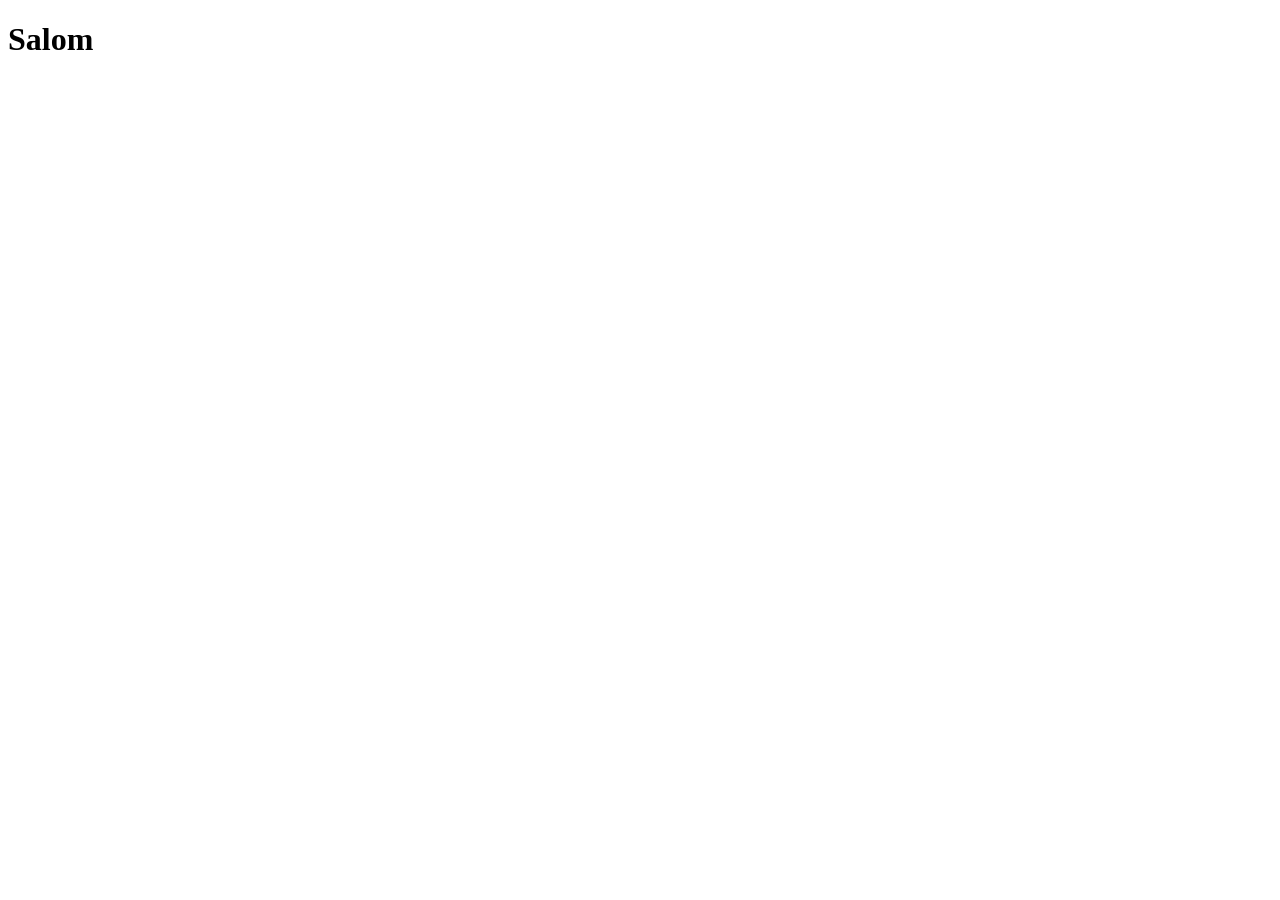
==== index.html @ b358f029 "Create index.html" ====
<!DOCTYPE html>
<html lang="en">
<head>
    <meta charset="UTF-8">
    <meta name="viewport" content="width=device-width, initial-scale=1.0">
    <title>Document</title>
</head>
<body>
    <h1>Salom</h1>
</body>
</html>
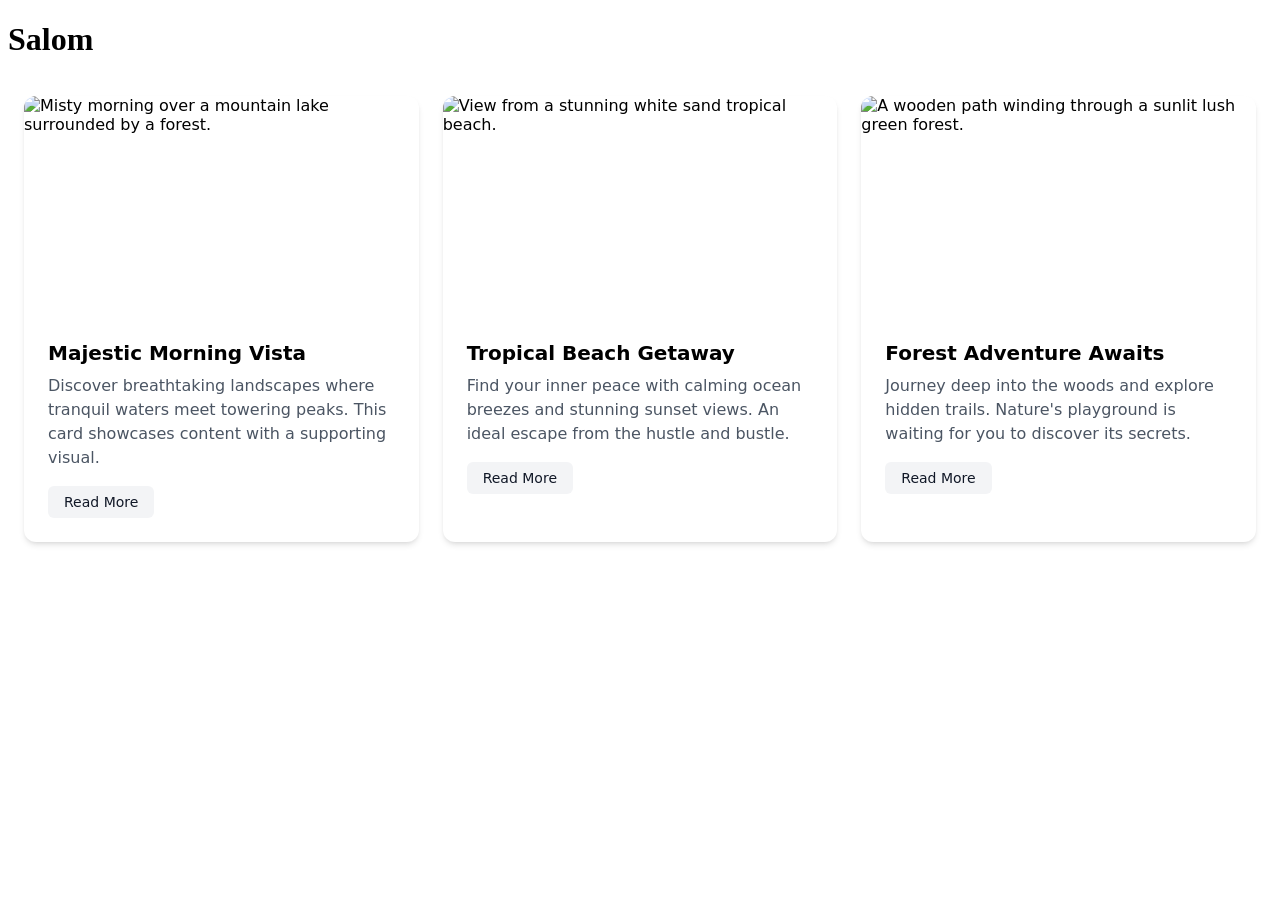
==== commit 2d10608d: "Update index.html" ====
--- a/index.html
+++ b/index.html
@@ -7,5 +7,144 @@
 </head>
 <body>
     <h1>Salom</h1>
+    <!DOCTYPE html>
+<title>My Example</title>
+
+<!-- Place the following CSS in your <head> or stylesheet -->
+<style>
+/* === Grid Container for the Cards === */
+.cards-grid-container {
+    display: grid;
+    grid-template-columns: repeat(auto-fill, minmax(320px, 1fr));
+    gap: 1.5rem;
+    padding: 1rem; /* Optional: provides spacing from the viewport edges */
+    font-family: system-ui, -apple-system, BlinkMacSystemFont, 'Segoe UI', Roboto, 'Helvetica Neue', Arial, 'Noto Sans', sans-serif;
+}
+
+/* === General Card Styles === */
+.it-card-container {
+    --it-card-padding: 1.5rem;
+    --it-card-border-radius: 12px;
+    --it-card-shadow: 0 4px 6px -1px rgba(0,0,0,0.1), 0 2px 4px -2px rgba(0,0,0,0.1);
+
+    background: #ffffff;
+    border-radius: var(--it-card-border-radius);
+    overflow: hidden;
+    box-shadow: var(--it-card-shadow);
+    transition: transform 0.2s ease-in-out;
+}
+
+.it-card-container:hover {
+    transform: translateY(-5px);
+}
+
+.it-card-container a.it-card-link {
+    text-decoration: none;
+    color: inherit;
+    display: block;
+}
+
+/* === Card Image === */
+.it-card-container .it-card-image {
+    width: 100%;
+    height: 220px;
+    object-fit: cover;
+    display: block;
+}
+
+/* === Card Content === */
+.it-card-container .it-card-content {
+    padding: var(--it-card-padding);
+}
+
+.it-card-container .it-card-title {
+    font-size: 1.25rem;
+    font-weight: 600;
+    line-height: 1.3;
+    margin-top: 0;
+    margin-bottom: 0.5rem;
+}
+
+.it-card-container .it-card-description {
+    font-size: 1rem;
+    line-height: 1.5;
+    margin: 0;
+    color: #4b5563; /* A muted gray */
+}
+
+/* === Optional "Read More" Button === */
+.it-card-container .it-card-action {
+    display: inline-block;
+    background-color: #f3f4f6;
+    color: #111827;
+    padding: 0.5rem 1rem;
+    margin-top: 1rem;
+    font-size: 0.875rem;
+    font-weight: 500;
+    border-radius: 6px;
+    transition: background-color 0.2s ease;
+}
+
+.it-card-container .it-card-action:hover {
+    background-color: #e5e7eb;
+}
+
+</style>
+
+<!-- Place the following HTML in your <body> -->
+<div class="cards-grid-container">
+    
+    <!-- Card 1 -->
+    <article class="it-card-container">
+        <a href="#" class="it-card-link" aria-label="Read more about Majestic Morning Vista">
+            <!-- Image by Scott Webb on Unsplash -->
+            <!-- Replace image with your own -->
+            <img 
+                class="it-card-image" 
+                src="https://images.unsplash.com/photo-1506748686214-e9df14d4d9d0?ixlib=rb-4.0.3&amp;ixid=M3wxMjA3fDB8MHxwaG90by1wYWdlfHx8fGVufDB8fHx8fA%3D%3D&amp;auto=format&amp;fit=crop&amp;w=600&amp;q=80" 
+                alt="Misty morning over a mountain lake surrounded by a forest.">
+            <div class="it-card-content">
+                <h3 class="it-card-title">Majestic Morning Vista</h3>
+                <p class="it-card-description">Discover breathtaking landscapes where tranquil waters meet towering peaks. This card showcases content with a supporting visual.</p>
+                <div role="button" class="it-card-action">Read More</div>
+            </div>
+        </a>
+    </article>
+    
+    <!-- Card 2 -->
+    <article class="it-card-container">
+        <a href="#" class="it-card-link" aria-label="Read more about Serene Coastal Getaway">
+            <!-- Image by Stephen Tasker on Unsplash -->
+            <!-- Replace image with your own -->
+            <img 
+                class="it-card-image" 
+                src="https://images.unsplash.com/photo-1733333521007-1e1d0e281465?q=80&amp;w=2070&amp;auto=format&amp;fit=crop&amp;ixlib=rb-4.1.0&amp;ixid=M3wxMjA3fDB8MHxwaG90by1wYWdlfHx8fGVufDB8fHx8fA%3D%3D" 
+                alt="View from a stunning white sand tropical beach.">
+            <div class="it-card-content">
+                <h3 class="it-card-title">Tropical Beach Getaway</h3>
+                <p class="it-card-description">Find your inner peace with calming ocean breezes and stunning sunset views. An ideal escape from the hustle and bustle.</p>
+                <div role="button" class="it-card-action">Read More</div>
+            </div>
+        </a>
+    </article>
+
+    <!-- Card 3 -->
+    <article class="it-card-container">
+        <a href="#" class="it-card-link" aria-label="Read more about Forest Adventure Awaits">
+            <!-- Image by Daniel J. Schwarz on Unsplash -->
+            <!-- Replace image with your own -->
+            <img 
+                class="it-card-image" 
+                src="https://images.unsplash.com/photo-1511497584788-876760111969?ixlib=rb-4.0.3&amp;ixid=M3wxMjA3fDB8MHxwaG90by1wYWdlfHx8fGVufDB8fHx8fA%3D%3D&amp;auto=format&amp;fit=crop&amp;w=600&amp;q=80" 
+                alt="A wooden path winding through a sunlit lush green forest.">
+            <div class="it-card-content">
+                <h3 class="it-card-title">Forest Adventure Awaits</h3>
+                <p class="it-card-description">Journey deep into the woods and explore hidden trails. Nature's playground is waiting for you to discover its secrets.</p>
+                <div role="button" class="it-card-action">Read More</div>
+            </div>
+        </a>
+    </article>
+    
+</div>
 </body>
 </html>
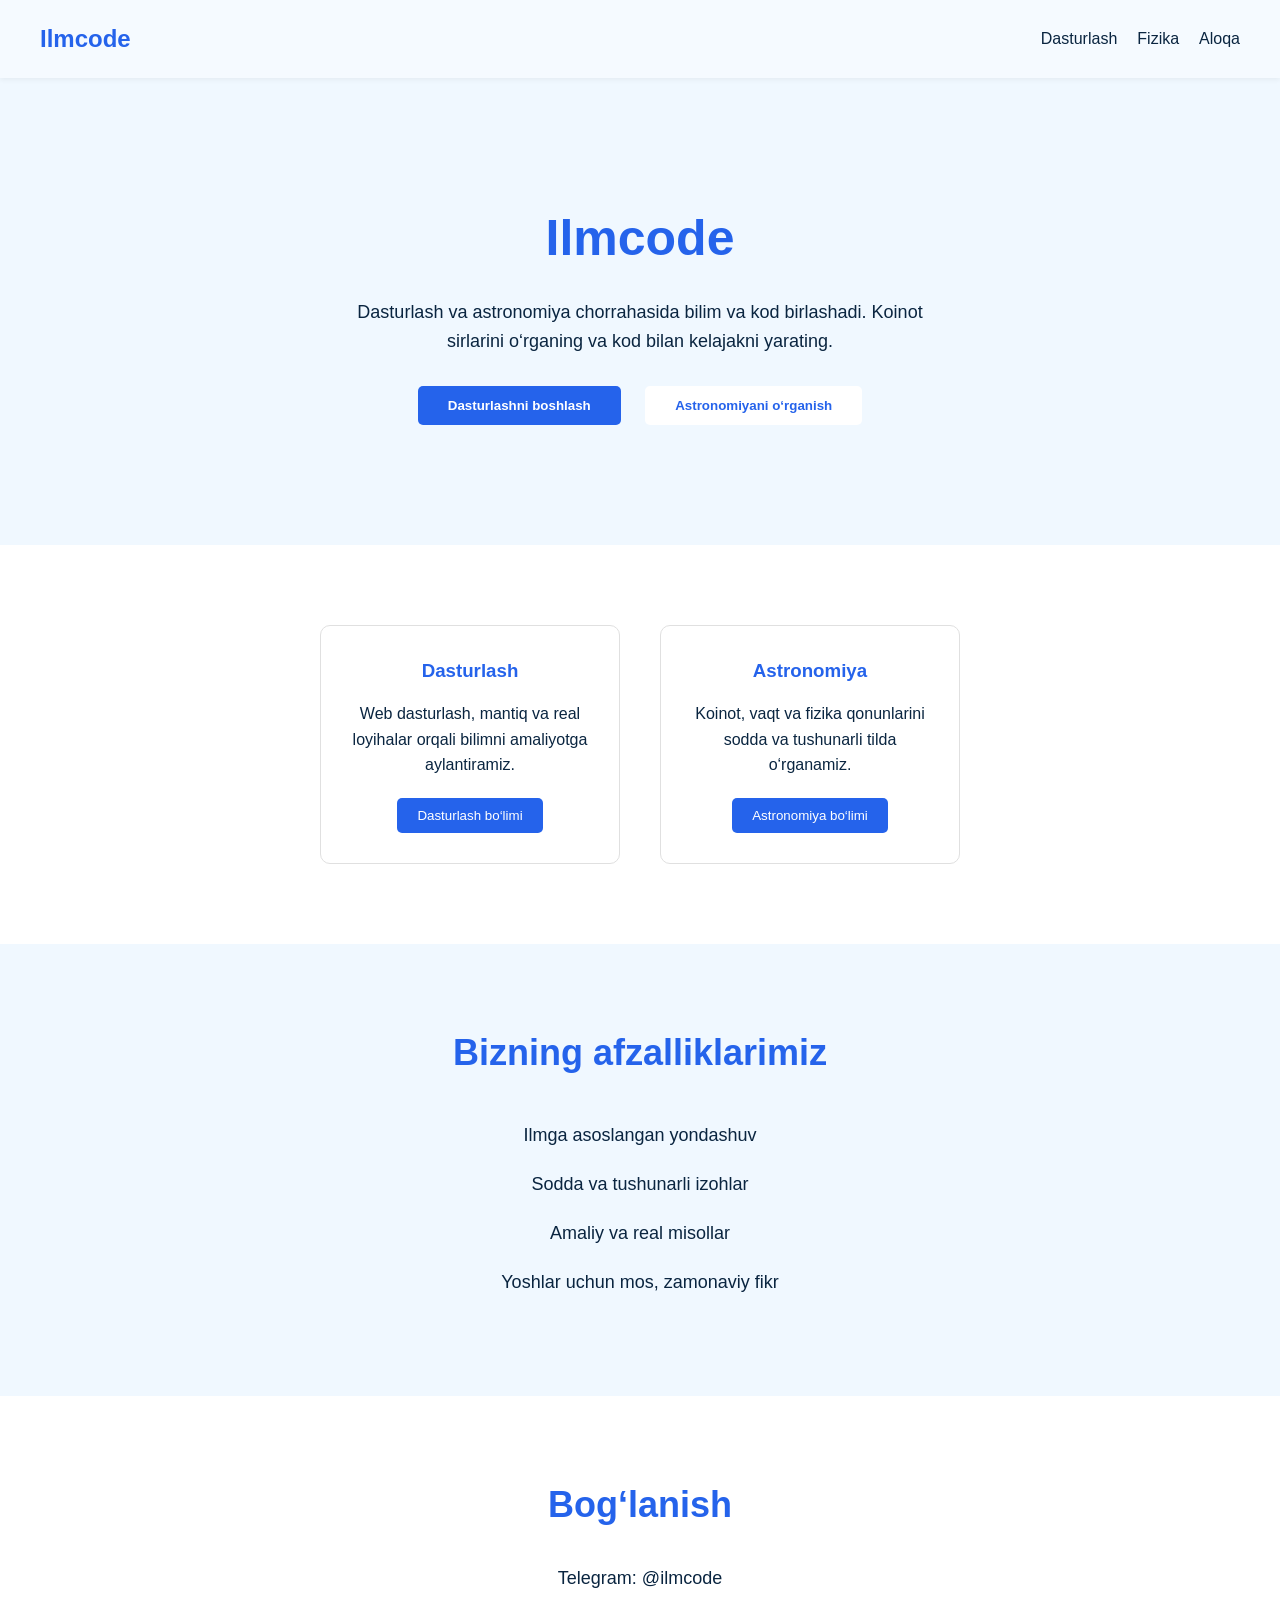
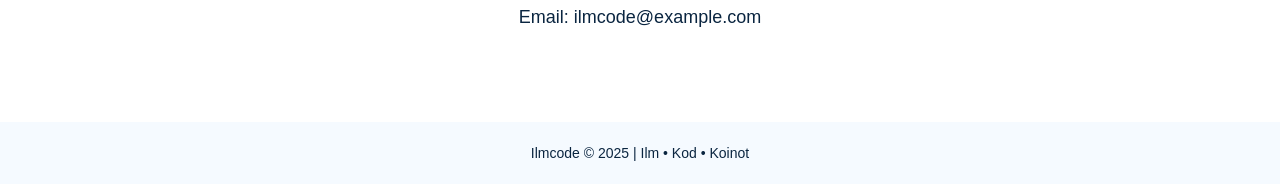
==== commit a55fcbcc: "Update index.html" ====
--- a/index.html
+++ b/index.html
@@ -1,150 +1,118 @@
 <!DOCTYPE html>
-<html lang="en">
+<html lang="uz">
 <head>
-    <meta charset="UTF-8">
-    <meta name="viewport" content="width=device-width, initial-scale=1.0">
-    <title>Document</title>
+  <meta charset="UTF-8">
+  <meta name="viewport" content="width=device-width, initial-scale=1.0">
+  <title>Ilmcode</title>
+  <style>
+    /* Global */
+    * {margin:0; padding:0; box-sizing:border-box; font-family: Arial, sans-serif;}
+    body {background-color: #ffffff; color:#0a2540; line-height:1.6;}
+
+    a {text-decoration:none; color:inherit;}
+
+    /* Navbar */
+    nav {
+      display:flex; justify-content:space-between; align-items:center;
+      padding:20px 40px; background-color:#f5faff; position:sticky; top:0; z-index:1000;
+      box-shadow:0 2px 5px rgba(0,0,0,0.05);
+    }
+    nav .logo {font-size:24px; font-weight:bold; color:#2563eb;}
+    nav ul {display:flex; gap:20px; list-style:none;}
+    nav ul li a:hover {color:#0a54c2;}
+
+    /* Hero */
+    .hero {text-align:center; padding:120px 20px; background:#f0f8ff;}
+    .hero h1 {font-size:50px; color:#2563eb; margin-bottom:20px;}
+    .hero p {font-size:18px; max-width:600px; margin:0 auto 30px; color:#0a2540;}
+    .hero .btn {padding:12px 30px; margin:0 10px; border:none; border-radius:5px; cursor:pointer; font-weight:bold;}
+    .btn-blue {background-color:#2563eb; color:#fff;}
+    .btn-white {background-color:#ffffff; color:#2563eb; border:2px solid #2563eb;}
+    .btn:hover {opacity:0.85; transition:0.3s;}
+
+    /* Cards section */
+    .cards-section {display:flex; justify-content:center; gap:40px; padding:80px 20px; flex-wrap:wrap;}
+    .card {
+      background:#ffffff; border:1px solid #e0e0e0; border-radius:10px;
+      width:300px; padding:30px; text-align:center; transition: transform 0.3s, box-shadow 0.3s;
+    }
+    .card:hover {transform: translateY(-10px); box-shadow:0 10px 20px rgba(0,0,0,0.1);}
+    .card h3 {color:#2563eb; margin-bottom:15px;}
+    .card p {margin-bottom:20px;}
+    .card button {padding:10px 20px; border:none; border-radius:5px; background:#2563eb; color:#fff; cursor:pointer;}
+    .card button:hover {opacity:0.85; transition:0.3s;}
+
+    /* Advantages */
+    .advantages {padding:80px 20px; background:#f0f8ff; text-align:center;}
+    .advantages h2 {font-size:36px; margin-bottom:40px; color:#2563eb;}
+    .advantages ul {list-style:none; max-width:700px; margin:0 auto;}
+    .advantages ul li {margin-bottom:20px; font-size:18px;}
+
+    /* Contact */
+    .contact {padding:80px 20px; text-align:center;}
+    .contact h2 {font-size:36px; margin-bottom:30px; color:#2563eb;}
+    .contact p {margin-bottom:10px; font-size:18px;}
+
+    /* Footer */
+    footer {padding:20px; text-align:center; background:#f5faff; color:#0a2540; font-size:14px;}
+  </style>
 </head>
 <body>
-    <h1>Salom</h1>
-    <!DOCTYPE html>
-<title>My Example</title>
 
-<!-- Place the following CSS in your <head> or stylesheet -->
-<style>
-/* === Grid Container for the Cards === */
-.cards-grid-container {
-    display: grid;
-    grid-template-columns: repeat(auto-fill, minmax(320px, 1fr));
-    gap: 1.5rem;
-    padding: 1rem; /* Optional: provides spacing from the viewport edges */
-    font-family: system-ui, -apple-system, BlinkMacSystemFont, 'Segoe UI', Roboto, 'Helvetica Neue', Arial, 'Noto Sans', sans-serif;
-}
+  <!-- Navbar -->
+  <nav>
+    <div class="logo">Ilmcode</div>
+    <ul>
+      <li><a href="#dasturlash">Dasturlash</a></li>
+      <li><a href="#fizika">Fizika</a></li>
+      <li><a href="#aloqa">Aloqa</a></li>
+    </ul>
+  </nav>
 
-/* === General Card Styles === */
-.it-card-container {
-    --it-card-padding: 1.5rem;
-    --it-card-border-radius: 12px;
-    --it-card-shadow: 0 4px 6px -1px rgba(0,0,0,0.1), 0 2px 4px -2px rgba(0,0,0,0.1);
+  <!-- Hero -->
+  <section class="hero">
+    <h1>Ilmcode</h1>
+    <p>Dasturlash va astronomiya chorrahasida bilim va kod birlashadi. Koinot sirlarini o‘rganing va kod bilan kelajakni yarating.</p>
+    <button class="btn btn-blue">Dasturlashni boshlash</button>
+    <button class="btn btn-white">Astronomiyani o‘rganish</button>
+  </section>
 
-    background: #ffffff;
-    border-radius: var(--it-card-border-radius);
-    overflow: hidden;
-    box-shadow: var(--it-card-shadow);
-    transition: transform 0.2s ease-in-out;
-}
+  <!-- Cards Section -->
+  <section class="cards-section" id="dasturlash">
+    <div class="card">
+      <h3>Dasturlash</h3>
+      <p>Web dasturlash, mantiq va real loyihalar orqali bilimni amaliyotga aylantiramiz.</p>
+      <button>Dasturlash bo‘limi</button>
+    </div>
+    <div class="card" id="fizika">
+      <h3>Astronomiya</h3>
+      <p>Koinot, vaqt va fizika qonunlarini sodda va tushunarli tilda o‘rganamiz.</p>
+      <button>Astronomiya bo‘limi</button>
+    </div>
+  </section>
 
-.it-card-container:hover {
-    transform: translateY(-5px);
-}
+  <!-- Advantages Section -->
+  <section class="advantages">
+    <h2>Bizning afzalliklarimiz</h2>
+    <ul>
+      <li>Ilmga asoslangan yondashuv</li>
+      <li>Sodda va tushunarli izohlar</li>
+      <li>Amaliy va real misollar</li>
+      <li>Yoshlar uchun mos, zamonaviy fikr</li>
+    </ul>
+  </section>
 
-.it-card-container a.it-card-link {
-    text-decoration: none;
-    color: inherit;
-    display: block;
-}
+  <!-- Contact Section -->
+  <section class="contact" id="aloqa">
+    <h2>Bog‘lanish</h2>
+    <p>Telegram: @ilmcode</p>
+    <p>Email: ilmcode@example.com</p>
+  </section>
 
-/* === Card Image === */
-.it-card-container .it-card-image {
-    width: 100%;
-    height: 220px;
-    object-fit: cover;
-    display: block;
-}
+  <!-- Footer -->
+  <footer>
+    Ilmcode © 2025 | Ilm • Kod • Koinot
+  </footer>
 
-/* === Card Content === */
-.it-card-container .it-card-content {
-    padding: var(--it-card-padding);
-}
-
-.it-card-container .it-card-title {
-    font-size: 1.25rem;
-    font-weight: 600;
-    line-height: 1.3;
-    margin-top: 0;
-    margin-bottom: 0.5rem;
-}
-
-.it-card-container .it-card-description {
-    font-size: 1rem;
-    line-height: 1.5;
-    margin: 0;
-    color: #4b5563; /* A muted gray */
-}
-
-/* === Optional "Read More" Button === */
-.it-card-container .it-card-action {
-    display: inline-block;
-    background-color: #f3f4f6;
-    color: #111827;
-    padding: 0.5rem 1rem;
-    margin-top: 1rem;
-    font-size: 0.875rem;
-    font-weight: 500;
-    border-radius: 6px;
-    transition: background-color 0.2s ease;
-}
-
-.it-card-container .it-card-action:hover {
-    background-color: #e5e7eb;
-}
-
-</style>
-
-<!-- Place the following HTML in your <body> -->
-<div class="cards-grid-container">
-    
-    <!-- Card 1 -->
-    <article class="it-card-container">
-        <a href="#" class="it-card-link" aria-label="Read more about Majestic Morning Vista">
-            <!-- Image by Scott Webb on Unsplash -->
-            <!-- Replace image with your own -->
-            <img 
-                class="it-card-image" 
-                src="https://images.unsplash.com/photo-1506748686214-e9df14d4d9d0?ixlib=rb-4.0.3&amp;ixid=M3wxMjA3fDB8MHxwaG90by1wYWdlfHx8fGVufDB8fHx8fA%3D%3D&amp;auto=format&amp;fit=crop&amp;w=600&amp;q=80" 
-                alt="Misty morning over a mountain lake surrounded by a forest.">
-            <div class="it-card-content">
-                <h3 class="it-card-title">Majestic Morning Vista</h3>
-                <p class="it-card-description">Discover breathtaking landscapes where tranquil waters meet towering peaks. This card showcases content with a supporting visual.</p>
-                <div role="button" class="it-card-action">Read More</div>
-            </div>
-        </a>
-    </article>
-    
-    <!-- Card 2 -->
-    <article class="it-card-container">
-        <a href="#" class="it-card-link" aria-label="Read more about Serene Coastal Getaway">
-            <!-- Image by Stephen Tasker on Unsplash -->
-            <!-- Replace image with your own -->
-            <img 
-                class="it-card-image" 
-                src="https://images.unsplash.com/photo-1733333521007-1e1d0e281465?q=80&amp;w=2070&amp;auto=format&amp;fit=crop&amp;ixlib=rb-4.1.0&amp;ixid=M3wxMjA3fDB8MHxwaG90by1wYWdlfHx8fGVufDB8fHx8fA%3D%3D" 
-                alt="View from a stunning white sand tropical beach.">
-            <div class="it-card-content">
-                <h3 class="it-card-title">Tropical Beach Getaway</h3>
-                <p class="it-card-description">Find your inner peace with calming ocean breezes and stunning sunset views. An ideal escape from the hustle and bustle.</p>
-                <div role="button" class="it-card-action">Read More</div>
-            </div>
-        </a>
-    </article>
-
-    <!-- Card 3 -->
-    <article class="it-card-container">
-        <a href="#" class="it-card-link" aria-label="Read more about Forest Adventure Awaits">
-            <!-- Image by Daniel J. Schwarz on Unsplash -->
-            <!-- Replace image with your own -->
-            <img 
-                class="it-card-image" 
-                src="https://images.unsplash.com/photo-1511497584788-876760111969?ixlib=rb-4.0.3&amp;ixid=M3wxMjA3fDB8MHxwaG90by1wYWdlfHx8fGVufDB8fHx8fA%3D%3D&amp;auto=format&amp;fit=crop&amp;w=600&amp;q=80" 
-                alt="A wooden path winding through a sunlit lush green forest.">
-            <div class="it-card-content">
-                <h3 class="it-card-title">Forest Adventure Awaits</h3>
-                <p class="it-card-description">Journey deep into the woods and explore hidden trails. Nature's playground is waiting for you to discover its secrets.</p>
-                <div role="button" class="it-card-action">Read More</div>
-            </div>
-        </a>
-    </article>
-    
-</div>
 </body>
 </html>
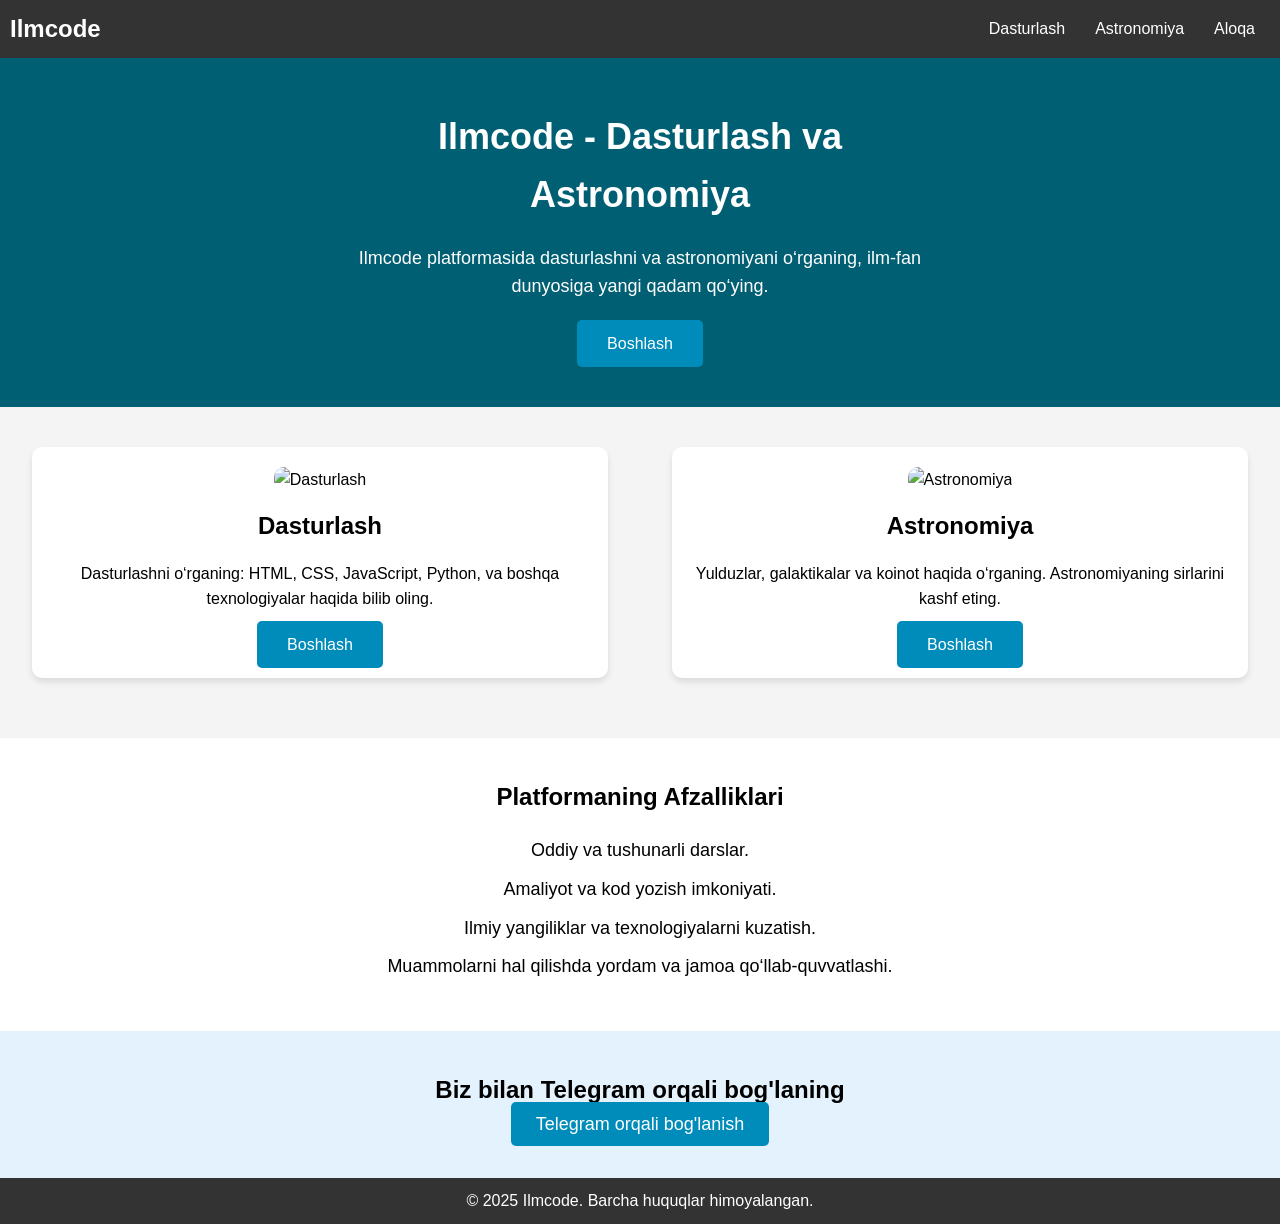
==== commit c72cee5f: "Update index.html" ====
--- a/index.html
+++ b/index.html
@@ -1,118 +1,290 @@
 <!DOCTYPE html>
 <html lang="uz">
 <head>
-  <meta charset="UTF-8">
-  <meta name="viewport" content="width=device-width, initial-scale=1.0">
-  <title>Ilmcode</title>
-  <style>
-    /* Global */
-    * {margin:0; padding:0; box-sizing:border-box; font-family: Arial, sans-serif;}
-    body {background-color: #ffffff; color:#0a2540; line-height:1.6;}
-
-    a {text-decoration:none; color:inherit;}
-
-    /* Navbar */
-    nav {
-      display:flex; justify-content:space-between; align-items:center;
-      padding:20px 40px; background-color:#f5faff; position:sticky; top:0; z-index:1000;
-      box-shadow:0 2px 5px rgba(0,0,0,0.05);
-    }
-    nav .logo {font-size:24px; font-weight:bold; color:#2563eb;}
-    nav ul {display:flex; gap:20px; list-style:none;}
-    nav ul li a:hover {color:#0a54c2;}
-
-    /* Hero */
-    .hero {text-align:center; padding:120px 20px; background:#f0f8ff;}
-    .hero h1 {font-size:50px; color:#2563eb; margin-bottom:20px;}
-    .hero p {font-size:18px; max-width:600px; margin:0 auto 30px; color:#0a2540;}
-    .hero .btn {padding:12px 30px; margin:0 10px; border:none; border-radius:5px; cursor:pointer; font-weight:bold;}
-    .btn-blue {background-color:#2563eb; color:#fff;}
-    .btn-white {background-color:#ffffff; color:#2563eb; border:2px solid #2563eb;}
-    .btn:hover {opacity:0.85; transition:0.3s;}
-
-    /* Cards section */
-    .cards-section {display:flex; justify-content:center; gap:40px; padding:80px 20px; flex-wrap:wrap;}
+    <meta charset="UTF-8">
+    <meta name="viewport" content="width=device-width, initial-scale=1.0">
+    <title>Ilmcode - Dasturlash va Astronomiya</title>
+    <style>
+      /* Basic Reset */
+* {
+    margin: 0;
+    padding: 0;
+    box-sizing: border-box;
+}
+
+/* Body */
+body {
+    font-family: Arial, sans-serif;
+    line-height: 1.6;
+    background-color: #f4f4f4;
+}
+
+/* Navbar */
+nav {
+    background-color: #333;
+    padding: 10px;
+    display: flex;
+    justify-content: space-between;
+    align-items: center;
+    flex-wrap: wrap;
+}
+
+nav .logo h1 {
+    color: #fff;
+}
+
+nav ul {
+    list-style: none;
+    display: flex;
+}
+
+nav ul li {
+    margin: 0 15px;
+}
+
+nav ul li a {
+    color: #fff;
+    text-decoration: none;
+}
+
+/* Hero Section */
+.hero {
+    background-color: #005f73;
+    color: #fff;
+    padding: 50px 0;
+    text-align: center;
+}
+
+.hero .hero-content {
+    max-width: 600px;
+    margin: 0 auto;
+}
+
+.hero h2 {
+    font-size: 36px;
+    margin-bottom: 20px;
+}
+
+.hero p {
+    font-size: 18px;
+    margin-bottom: 30px;
+}
+
+.btn {
+    background-color: #008CBA;
+    color: white;
+    padding: 15px 30px;
+    text-decoration: none;
+    border-radius: 5px;
+}
+
+.btn:hover {
+    background-color: #005f73;
+}
+
+/* Cards Section */
+.cards {
+    display: flex;
+    justify-content: space-around;
+    padding: 40px 0;
+    flex-wrap: wrap;
+}
+
+.card {
+    background-color: #fff;
+    width: 45%;
+    padding: 20px;
+    border-radius: 10px;
+    box-shadow: 0 4px 6px rgba(0, 0, 0, 0.1);
+    text-align: center;
+    margin-bottom: 20px;
+    transition: transform 0.3s ease-in-out;
+}
+
+.card img {
+    width: 100%;
+    border-radius: 10px;
+    margin-bottom: 15px;
+}
+
+.card:hover {
+    transform: scale(1.05);
+}
+
+.card h3 {
+    font-size: 24px;
+    margin-bottom: 15px;
+}
+
+.card p {
+    font-size: 16px;
+    margin-bottom: 20px;
+}
+
+/* Benefits Section */
+.benefits {
+    background-color: #fff;
+    padding: 40px 0;
+    text-align: center;
+}
+
+.benefits ul {
+    list-style: none;
+    margin-top: 20px;
+}
+
+.benefits ul li {
+    font-size: 18px;
+    margin-bottom: 10px;
+}
+
+/* Contact Section */
+.contact {
+    background-color: #e3f2fd;
+    padding: 40px 0;
+    text-align: center;
+}
+
+.contact p {
+    font-size: 18px;
+}
+
+.contact .btn {
+    padding: 12px 25px;
+}
+
+/* Footer */
+footer {
+    background-color: #333;
+    color: #fff;
+    text-align: center;
+    padding: 10px 0;
+}
+
+/* Media Queries for Responsiveness */
+
+/* For tablets (600px to 900px) */
+@media screen and (max-width: 900px) {
+    .cards {
+        justify-content: center;
+    }
     .card {
-      background:#ffffff; border:1px solid #e0e0e0; border-radius:10px;
-      width:300px; padding:30px; text-align:center; transition: transform 0.3s, box-shadow 0.3s;
-    }
-    .card:hover {transform: translateY(-10px); box-shadow:0 10px 20px rgba(0,0,0,0.1);}
-    .card h3 {color:#2563eb; margin-bottom:15px;}
-    .card p {margin-bottom:20px;}
-    .card button {padding:10px 20px; border:none; border-radius:5px; background:#2563eb; color:#fff; cursor:pointer;}
-    .card button:hover {opacity:0.85; transition:0.3s;}
-
-    /* Advantages */
-    .advantages {padding:80px 20px; background:#f0f8ff; text-align:center;}
-    .advantages h2 {font-size:36px; margin-bottom:40px; color:#2563eb;}
-    .advantages ul {list-style:none; max-width:700px; margin:0 auto;}
-    .advantages ul li {margin-bottom:20px; font-size:18px;}
-
-    /* Contact */
-    .contact {padding:80px 20px; text-align:center;}
-    .contact h2 {font-size:36px; margin-bottom:30px; color:#2563eb;}
-    .contact p {margin-bottom:10px; font-size:18px;}
-
-    /* Footer */
-    footer {padding:20px; text-align:center; background:#f5faff; color:#0a2540; font-size:14px;}
-  </style>
+        width: 45%;
+    }
+    .hero h2 {
+        font-size: 30px;
+    }
+    .hero p {
+        font-size: 16px;
+    }
+}
+
+/* For mobile devices (up to 600px) */
+@media screen and (max-width: 600px) {
+    nav ul {
+        flex-direction: column;
+        align-items: center;
+        margin-top: 10px;
+    }
+
+    .logo h1 {
+        font-size: 24px;
+        text-align: center;
+    }
+
+    .cards {
+        flex-direction: column;
+        align-items: center;
+    }
+
+    .card {
+        width: 80%;
+        margin: 15px 0;
+    }
+
+    .hero h2 {
+        font-size: 24px;
+    }
+
+    .hero p {
+        font-size: 14px;
+    }
+
+    .btn {
+        padding: 12px 25px;
+    }
+
+    .benefits ul li {
+        font-size: 16px;
+    }
+
+    .contact p {
+        font-size: 16px;
+    }
+}
+
+    </style>
 </head>
 <body>
 
-  <!-- Navbar -->
-  <nav>
-    <div class="logo">Ilmcode</div>
-    <ul>
-      <li><a href="#dasturlash">Dasturlash</a></li>
-      <li><a href="#fizika">Fizika</a></li>
-      <li><a href="#aloqa">Aloqa</a></li>
-    </ul>
-  </nav>
-
-  <!-- Hero -->
-  <section class="hero">
-    <h1>Ilmcode</h1>
-    <p>Dasturlash va astronomiya chorrahasida bilim va kod birlashadi. Koinot sirlarini o‘rganing va kod bilan kelajakni yarating.</p>
-    <button class="btn btn-blue">Dasturlashni boshlash</button>
-    <button class="btn btn-white">Astronomiyani o‘rganish</button>
-  </section>
-
-  <!-- Cards Section -->
-  <section class="cards-section" id="dasturlash">
-    <div class="card">
-      <h3>Dasturlash</h3>
-      <p>Web dasturlash, mantiq va real loyihalar orqali bilimni amaliyotga aylantiramiz.</p>
-      <button>Dasturlash bo‘limi</button>
-    </div>
-    <div class="card" id="fizika">
-      <h3>Astronomiya</h3>
-      <p>Koinot, vaqt va fizika qonunlarini sodda va tushunarli tilda o‘rganamiz.</p>
-      <button>Astronomiya bo‘limi</button>
-    </div>
-  </section>
-
-  <!-- Advantages Section -->
-  <section class="advantages">
-    <h2>Bizning afzalliklarimiz</h2>
-    <ul>
-      <li>Ilmga asoslangan yondashuv</li>
-      <li>Sodda va tushunarli izohlar</li>
-      <li>Amaliy va real misollar</li>
-      <li>Yoshlar uchun mos, zamonaviy fikr</li>
-    </ul>
-  </section>
-
-  <!-- Contact Section -->
-  <section class="contact" id="aloqa">
-    <h2>Bog‘lanish</h2>
-    <p>Telegram: @ilmcode</p>
-    <p>Email: ilmcode@example.com</p>
-  </section>
-
-  <!-- Footer -->
-  <footer>
-    Ilmcode © 2025 | Ilm • Kod • Koinot
-  </footer>
+    <!-- Navbar -->
+    <nav>
+        <div class="logo">
+            <h1>Ilmcode</h1>
+        </div>
+        <ul>
+            <li><a href="dasturlash.html">Dasturlash</a></li>
+            <li><a href="#">Astronomiya</a></li>
+            <li><a href="#">Aloqa</a></li>
+        </ul>
+    </nav>
+
+    <!-- Hero Section -->
+    <section class="hero">
+        <div class="hero-content">
+            <h2>Ilmcode - Dasturlash va Astronomiya</h2>
+            <p>Ilmcode platformasida dasturlashni va astronomiyani o‘rganing, ilm-fan dunyosiga yangi qadam qo‘ying.</p>
+            <a href="#start" class="btn">Boshlash</a>
+        </div>
+    </section>
+
+    <!-- Cards Section -->
+    <section class="cards">
+        <div class="card">
+            <img src="https://via.placeholder.com/300x200?text=Dasturlash" alt="Dasturlash" />
+            <h3>Dasturlash</h3>
+            <p>Dasturlashni o‘rganing: HTML, CSS, JavaScript, Python, va boshqa texnologiyalar haqida bilib oling.</p>
+            <a href="#start" class="btn">Boshlash</a>
+        </div>
+        <div class="card">
+            <img src="https://via.placeholder.com/300x200?text=Astronomiya" alt="Astronomiya" />
+            <h3>Astronomiya</h3>
+            <p>Yulduzlar, galaktikalar va koinot haqida o‘rganing. Astronomiyaning sirlarini kashf eting.</p>
+            <a href="#start" class="btn">Boshlash</a>
+        </div>
+    </section>
+
+    <!-- Afzalliklar Section -->
+    <section class="benefits">
+        <h2>Platformaning Afzalliklari</h2>
+        <ul>
+            <li>Oddiy va tushunarli darslar.</li>
+            <li>Amaliyot va kod yozish imkoniyati.</li>
+            <li>Ilmiy yangiliklar va texnologiyalarni kuzatish.</li>
+            <li>Muammolarni hal qilishda yordam va jamoa qo‘llab-quvvatlashi.</li>
+        </ul>
+    </section>
+
+    <!-- Contact Section -->
+    <section class="contact">
+        <h2>Biz bilan Telegram orqali bog'laning</h2>
+        <p><a href="https://t.me/ilmcode" target="_blank" class="btn">Telegram orqali bog'lanish</a></p>
+    </section>
+
+    <!-- Footer -->
+    <footer>
+        <p>&copy; 2025 Ilmcode. Barcha huquqlar himoyalangan.</p>
+    </footer>
 
 </body>
 </html>
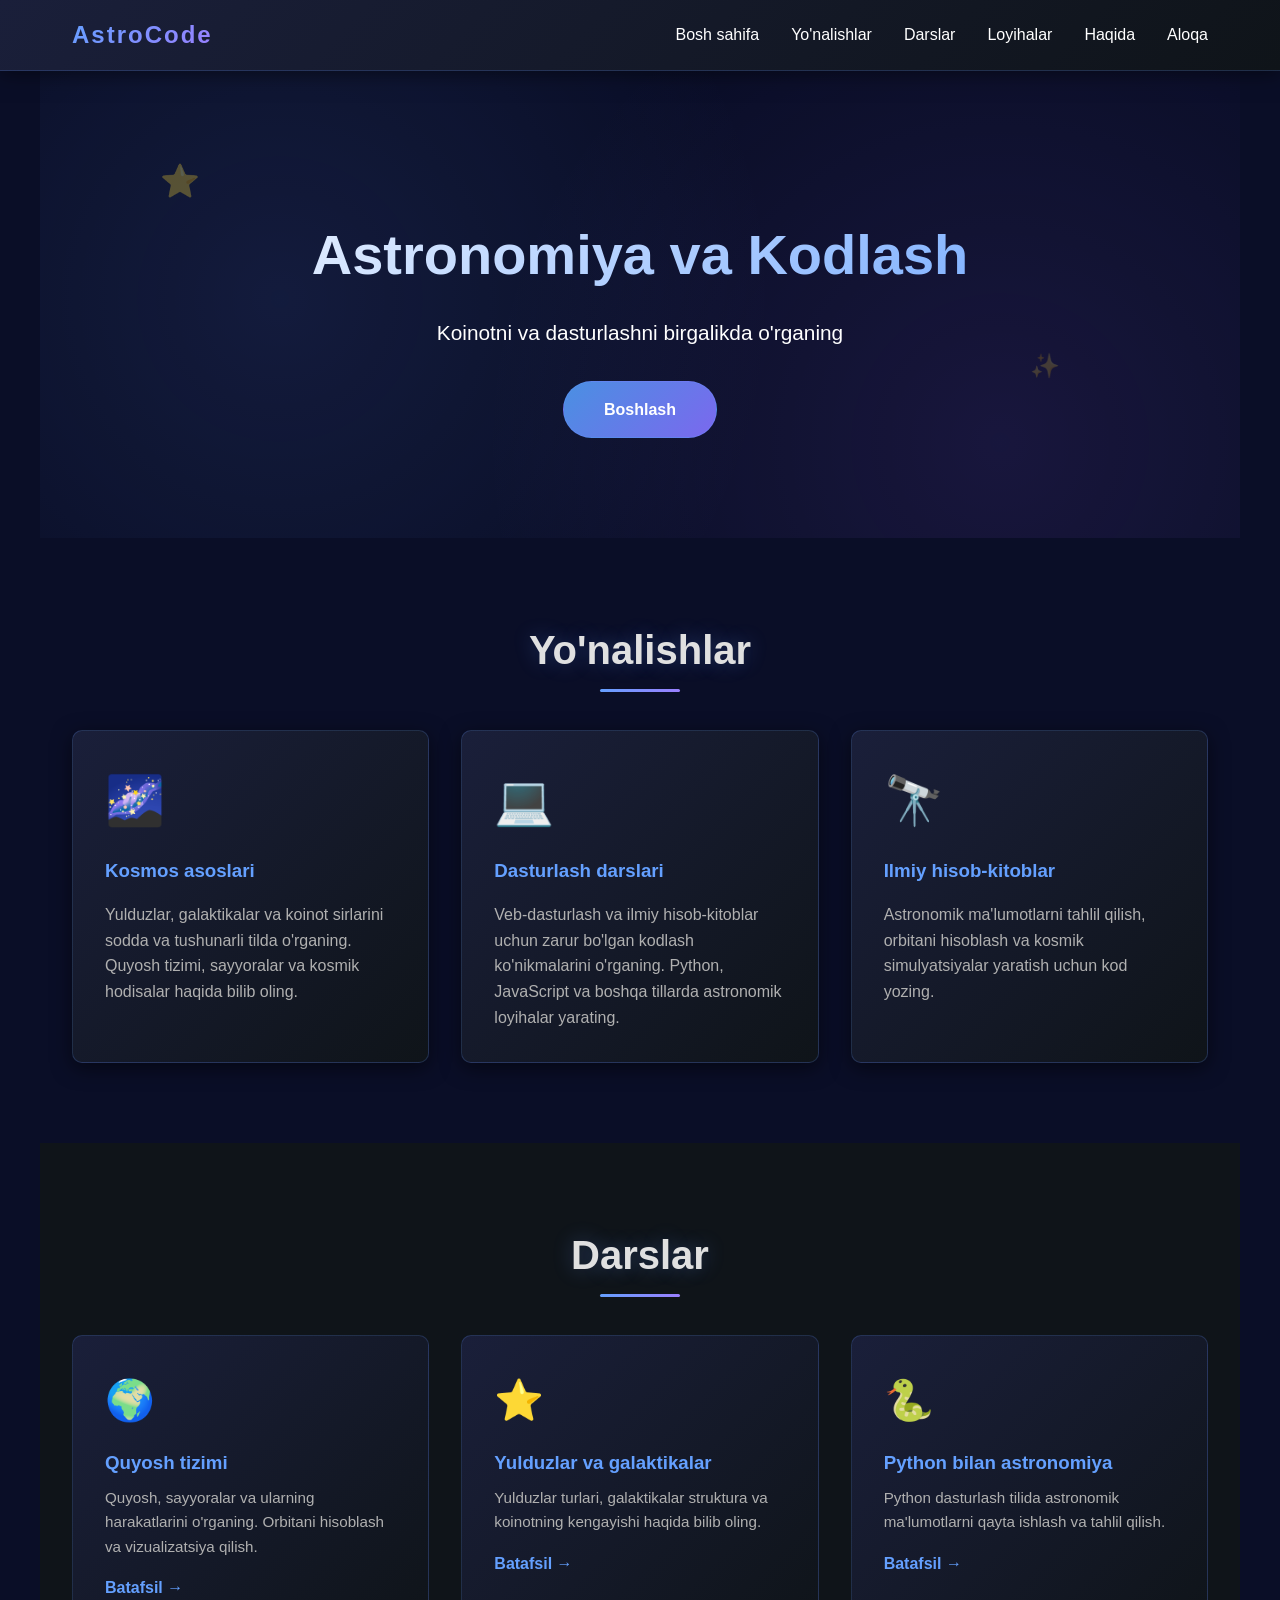
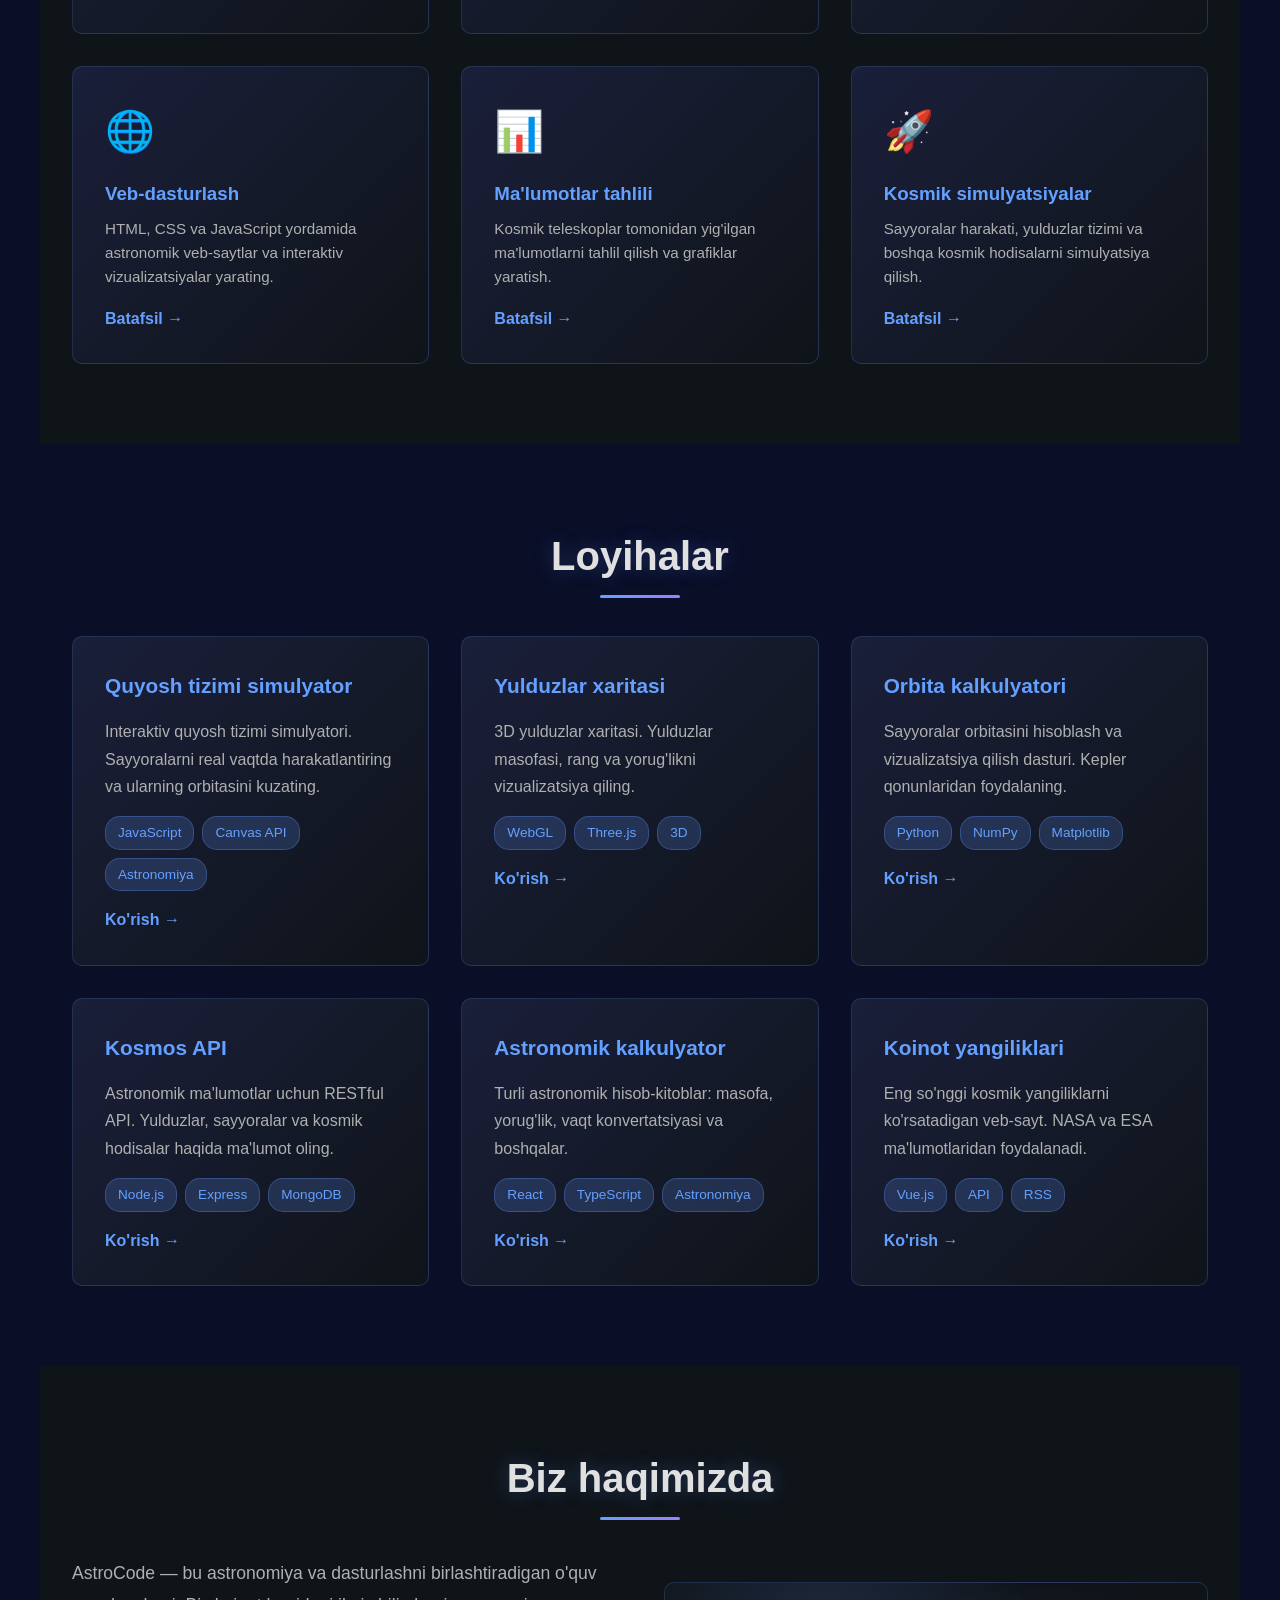
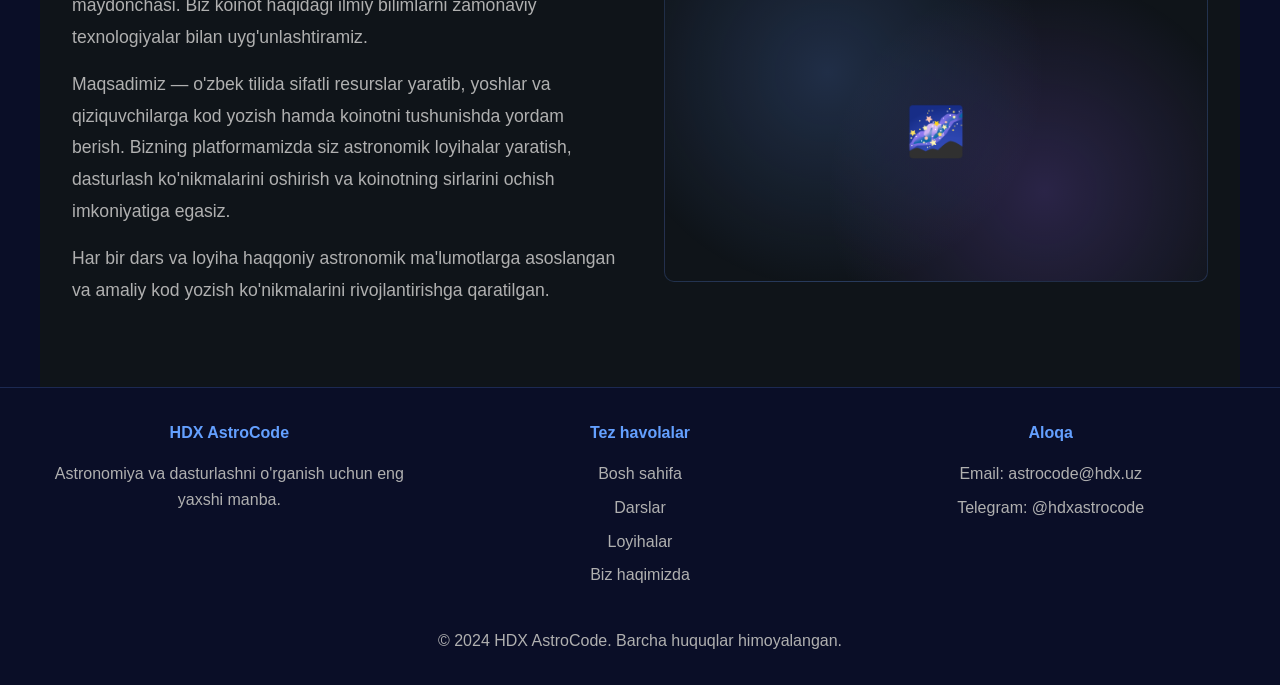
==== commit af5c01fc: "Add files via upload" ====
--- a/index.html
+++ b/index.html
@@ -1,290 +1,202 @@
-<!DOCTYPE html>
-<html lang="uz">
-<head>
-    <meta charset="UTF-8">
-    <meta name="viewport" content="width=device-width, initial-scale=1.0">
-    <title>Ilmcode - Dasturlash va Astronomiya</title>
-    <style>
-      /* Basic Reset */
-* {
-    margin: 0;
-    padding: 0;
-    box-sizing: border-box;
-}
-
-/* Body */
-body {
-    font-family: Arial, sans-serif;
-    line-height: 1.6;
-    background-color: #f4f4f4;
-}
-
-/* Navbar */
-nav {
-    background-color: #333;
-    padding: 10px;
-    display: flex;
-    justify-content: space-between;
-    align-items: center;
-    flex-wrap: wrap;
-}
-
-nav .logo h1 {
-    color: #fff;
-}
-
-nav ul {
-    list-style: none;
-    display: flex;
-}
-
-nav ul li {
-    margin: 0 15px;
-}
-
-nav ul li a {
-    color: #fff;
-    text-decoration: none;
-}
-
-/* Hero Section */
-.hero {
-    background-color: #005f73;
-    color: #fff;
-    padding: 50px 0;
-    text-align: center;
-}
-
-.hero .hero-content {
-    max-width: 600px;
-    margin: 0 auto;
-}
-
-.hero h2 {
-    font-size: 36px;
-    margin-bottom: 20px;
-}
-
-.hero p {
-    font-size: 18px;
-    margin-bottom: 30px;
-}
-
-.btn {
-    background-color: #008CBA;
-    color: white;
-    padding: 15px 30px;
-    text-decoration: none;
-    border-radius: 5px;
-}
-
-.btn:hover {
-    background-color: #005f73;
-}
-
-/* Cards Section */
-.cards {
-    display: flex;
-    justify-content: space-around;
-    padding: 40px 0;
-    flex-wrap: wrap;
-}
-
-.card {
-    background-color: #fff;
-    width: 45%;
-    padding: 20px;
-    border-radius: 10px;
-    box-shadow: 0 4px 6px rgba(0, 0, 0, 0.1);
-    text-align: center;
-    margin-bottom: 20px;
-    transition: transform 0.3s ease-in-out;
-}
-
-.card img {
-    width: 100%;
-    border-radius: 10px;
-    margin-bottom: 15px;
-}
-
-.card:hover {
-    transform: scale(1.05);
-}
-
-.card h3 {
-    font-size: 24px;
-    margin-bottom: 15px;
-}
-
-.card p {
-    font-size: 16px;
-    margin-bottom: 20px;
-}
-
-/* Benefits Section */
-.benefits {
-    background-color: #fff;
-    padding: 40px 0;
-    text-align: center;
-}
-
-.benefits ul {
-    list-style: none;
-    margin-top: 20px;
-}
-
-.benefits ul li {
-    font-size: 18px;
-    margin-bottom: 10px;
-}
-
-/* Contact Section */
-.contact {
-    background-color: #e3f2fd;
-    padding: 40px 0;
-    text-align: center;
-}
-
-.contact p {
-    font-size: 18px;
-}
-
-.contact .btn {
-    padding: 12px 25px;
-}
-
-/* Footer */
-footer {
-    background-color: #333;
-    color: #fff;
-    text-align: center;
-    padding: 10px 0;
-}
-
-/* Media Queries for Responsiveness */
-
-/* For tablets (600px to 900px) */
-@media screen and (max-width: 900px) {
-    .cards {
-        justify-content: center;
-    }
-    .card {
-        width: 45%;
-    }
-    .hero h2 {
-        font-size: 30px;
-    }
-    .hero p {
-        font-size: 16px;
-    }
-}
-
-/* For mobile devices (up to 600px) */
-@media screen and (max-width: 600px) {
-    nav ul {
-        flex-direction: column;
-        align-items: center;
-        margin-top: 10px;
-    }
-
-    .logo h1 {
-        font-size: 24px;
-        text-align: center;
-    }
-
-    .cards {
-        flex-direction: column;
-        align-items: center;
-    }
-
-    .card {
-        width: 80%;
-        margin: 15px 0;
-    }
-
-    .hero h2 {
-        font-size: 24px;
-    }
-
-    .hero p {
-        font-size: 14px;
-    }
-
-    .btn {
-        padding: 12px 25px;
-    }
-
-    .benefits ul li {
-        font-size: 16px;
-    }
-
-    .contact p {
-        font-size: 16px;
-    }
-}
-
-    </style>
-</head>
-<body>
-
-    <!-- Navbar -->
-    <nav>
-        <div class="logo">
-            <h1>Ilmcode</h1>
-        </div>
-        <ul>
-            <li><a href="dasturlash.html">Dasturlash</a></li>
-            <li><a href="#">Astronomiya</a></li>
-            <li><a href="#">Aloqa</a></li>
-        </ul>
-    </nav>
-
-    <!-- Hero Section -->
-    <section class="hero">
-        <div class="hero-content">
-            <h2>Ilmcode - Dasturlash va Astronomiya</h2>
-            <p>Ilmcode platformasida dasturlashni va astronomiyani o‘rganing, ilm-fan dunyosiga yangi qadam qo‘ying.</p>
-            <a href="#start" class="btn">Boshlash</a>
-        </div>
-    </section>
-
-    <!-- Cards Section -->
-    <section class="cards">
-        <div class="card">
-            <img src="https://via.placeholder.com/300x200?text=Dasturlash" alt="Dasturlash" />
-            <h3>Dasturlash</h3>
-            <p>Dasturlashni o‘rganing: HTML, CSS, JavaScript, Python, va boshqa texnologiyalar haqida bilib oling.</p>
-            <a href="#start" class="btn">Boshlash</a>
-        </div>
-        <div class="card">
-            <img src="https://via.placeholder.com/300x200?text=Astronomiya" alt="Astronomiya" />
-            <h3>Astronomiya</h3>
-            <p>Yulduzlar, galaktikalar va koinot haqida o‘rganing. Astronomiyaning sirlarini kashf eting.</p>
-            <a href="#start" class="btn">Boshlash</a>
-        </div>
-    </section>
-
-    <!-- Afzalliklar Section -->
-    <section class="benefits">
-        <h2>Platformaning Afzalliklari</h2>
-        <ul>
-            <li>Oddiy va tushunarli darslar.</li>
-            <li>Amaliyot va kod yozish imkoniyati.</li>
-            <li>Ilmiy yangiliklar va texnologiyalarni kuzatish.</li>
-            <li>Muammolarni hal qilishda yordam va jamoa qo‘llab-quvvatlashi.</li>
-        </ul>
-    </section>
-
-    <!-- Contact Section -->
-    <section class="contact">
-        <h2>Biz bilan Telegram orqali bog'laning</h2>
-        <p><a href="https://t.me/ilmcode" target="_blank" class="btn">Telegram orqali bog'lanish</a></p>
-    </section>
-
-    <!-- Footer -->
-    <footer>
-        <p>&copy; 2025 Ilmcode. Barcha huquqlar himoyalangan.</p>
-    </footer>
-
-</body>
-</html>
+<!DOCTYPE html>
+<html lang="uz">
+<head>
+    <meta charset="UTF-8">
+    <meta name="viewport" content="width=device-width, initial-scale=1.0">
+    <title>AstroCode</title>
+    <link rel="stylesheet" href="style.css">
+</head>
+<body>
+    <header>
+        <nav>
+            <div class="logo">AstroCode</div>
+            <button class="menu-toggle" aria-label="Menu">
+                <span></span>
+                <span></span>
+                <span></span>
+            </button>
+            <ul class="nav-menu">
+                <li><a href="#home">Bosh sahifa</a></li>
+                <li><a href="#features">Yo'nalishlar</a></li>
+                <li><a href="#courses">Darslar</a></li>
+                <li><a href="#projects">Loyihalar</a></li>
+                <li><a href="#about">Haqida</a></li>
+                <li><a href="#contact">Aloqa</a></li>
+            </ul>
+        </nav>
+    </header>
+
+    <section class="hero" id="home">
+        <h1>Astronomiya va Kodlash</h1>
+        <p>Koinotni va dasturlashni birgalikda o'rganing</p>
+        <a href="#features" class="cta-button">Boshlash</a>
+    </section>
+
+    <section id="features">
+        <h2 class="section-title">Yo'nalishlar</h2>
+        <div class="features">
+            <div class="feature-card">
+                <div class="feature-icon">🌌</div>
+                <h3>Kosmos asoslari</h3>
+                <p>Yulduzlar, galaktikalar va koinot sirlarini sodda va tushunarli tilda o'rganing. Quyosh tizimi, sayyoralar va kosmik hodisalar haqida bilib oling.</p>
+            </div>
+            <div class="feature-card">
+                <div class="feature-icon">💻</div>
+                <h3>Dasturlash darslari</h3>
+                <p>Veb-dasturlash va ilmiy hisob-kitoblar uchun zarur bo'lgan kodlash ko'nikmalarini o'rganing. Python, JavaScript va boshqa tillarda astronomik loyihalar yarating.</p>
+            </div>
+            <div class="feature-card">
+                <div class="feature-icon">🔭</div>
+                <h3>Ilmiy hisob-kitoblar</h3>
+                <p>Astronomik ma'lumotlarni tahlil qilish, orbitani hisoblash va kosmik simulyatsiyalar yaratish uchun kod yozing.</p>
+            </div>
+        </div>
+    </section>
+
+    <section id="courses" class="courses">
+        <h2 class="section-title">Darslar</h2>
+        <div class="courses-grid">
+            <div class="course-card">
+                <div class="course-icon">🌍</div>
+                <h3>Quyosh tizimi</h3>
+                <p>Quyosh, sayyoralar va ularning harakatlarini o'rganing. Orbitani hisoblash va vizualizatsiya qilish.</p>
+                <a href="#" class="course-link">Batafsil →</a>
+            </div>
+            <div class="course-card">
+                <div class="course-icon">⭐</div>
+                <h3>Yulduzlar va galaktikalar</h3>
+                <p>Yulduzlar turlari, galaktikalar struktura va koinotning kengayishi haqida bilib oling.</p>
+                <a href="#" class="course-link">Batafsil →</a>
+            </div>
+            <div class="course-card">
+                <div class="course-icon">🐍</div>
+                <h3>Python bilan astronomiya</h3>
+                <p>Python dasturlash tilida astronomik ma'lumotlarni qayta ishlash va tahlil qilish.</p>
+                <a href="#" class="course-link">Batafsil →</a>
+            </div>
+            <div class="course-card">
+                <div class="course-icon">🌐</div>
+                <h3>Veb-dasturlash</h3>
+                <p>HTML, CSS va JavaScript yordamida astronomik veb-saytlar va interaktiv vizualizatsiyalar yarating.</p>
+                <a href="#" class="course-link">Batafsil →</a>
+            </div>
+            <div class="course-card">
+                <div class="course-icon">📊</div>
+                <h3>Ma'lumotlar tahlili</h3>
+                <p>Kosmik teleskoplar tomonidan yig'ilgan ma'lumotlarni tahlil qilish va grafiklar yaratish.</p>
+                <a href="#" class="course-link">Batafsil →</a>
+            </div>
+            <div class="course-card">
+                <div class="course-icon">🚀</div>
+                <h3>Kosmik simulyatsiyalar</h3>
+                <p>Sayyoralar harakati, yulduzlar tizimi va boshqa kosmik hodisalarni simulyatsiya qilish.</p>
+                <a href="#" class="course-link">Batafsil →</a>
+            </div>
+        </div>
+    </section>
+
+    <section id="projects">
+        <h2 class="section-title">Loyihalar</h2>
+        <div class="projects-grid">
+            <div class="project-card">
+                <h3 class="project-title">Quyosh tizimi simulyator</h3>
+                <p class="project-description">Interaktiv quyosh tizimi simulyatori. Sayyoralarni real vaqtda harakatlantiring va ularning orbitasini kuzating.</p>
+                <div class="project-tech">
+                    <span class="tech-tag">JavaScript</span>
+                    <span class="tech-tag">Canvas API</span>
+                    <span class="tech-tag">Astronomiya</span>
+                </div>
+                <a href="#" class="project-link">Ko'rish →</a>
+            </div>
+            <div class="project-card">
+                <h3 class="project-title">Yulduzlar xaritasi</h3>
+                <p class="project-description">3D yulduzlar xaritasi. Yulduzlar masofasi, rang va yorug'likni vizualizatsiya qiling.</p>
+                <div class="project-tech">
+                    <span class="tech-tag">WebGL</span>
+                    <span class="tech-tag">Three.js</span>
+                    <span class="tech-tag">3D</span>
+                </div>
+                <a href="#" class="project-link">Ko'rish →</a>
+            </div>
+            <div class="project-card">
+                <h3 class="project-title">Orbita kalkulyatori</h3>
+                <p class="project-description">Sayyoralar orbitasini hisoblash va vizualizatsiya qilish dasturi. Kepler qonunlaridan foydalaning.</p>
+                <div class="project-tech">
+                    <span class="tech-tag">Python</span>
+                    <span class="tech-tag">NumPy</span>
+                    <span class="tech-tag">Matplotlib</span>
+                </div>
+                <a href="#" class="project-link">Ko'rish →</a>
+            </div>
+            <div class="project-card">
+                <h3 class="project-title">Kosmos API</h3>
+                <p class="project-description">Astronomik ma'lumotlar uchun RESTful API. Yulduzlar, sayyoralar va kosmik hodisalar haqida ma'lumot oling.</p>
+                <div class="project-tech">
+                    <span class="tech-tag">Node.js</span>
+                    <span class="tech-tag">Express</span>
+                    <span class="tech-tag">MongoDB</span>
+                </div>
+                <a href="#" class="project-link">Ko'rish →</a>
+            </div>
+            <div class="project-card">
+                <h3 class="project-title">Astronomik kalkulyator</h3>
+                <p class="project-description">Turli astronomik hisob-kitoblar: masofa, yorug'lik, vaqt konvertatsiyasi va boshqalar.</p>
+                <div class="project-tech">
+                    <span class="tech-tag">React</span>
+                    <span class="tech-tag">TypeScript</span>
+                    <span class="tech-tag">Astronomiya</span>
+                </div>
+                <a href="#" class="project-link">Ko'rish →</a>
+            </div>
+            <div class="project-card">
+                <h3 class="project-title">Koinot yangiliklari</h3>
+                <p class="project-description">Eng so'nggi kosmik yangiliklarni ko'rsatadigan veb-sayt. NASA va ESA ma'lumotlaridan foydalanadi.</p>
+                <div class="project-tech">
+                    <span class="tech-tag">Vue.js</span>
+                    <span class="tech-tag">API</span>
+                    <span class="tech-tag">RSS</span>
+                </div>
+                <a href="#" class="project-link">Ko'rish →</a>
+            </div>
+        </div>
+    </section>
+
+    <section class="about" id="about">
+        <h2 class="section-title">Biz haqimizda</h2>
+        <div class="about-content">
+            <div class="about-text">
+                <p>AstroCode — bu astronomiya va dasturlashni birlashtiradigan o'quv maydonchasi. Biz koinot haqidagi ilmiy bilimlarni zamonaviy texnologiyalar bilan uyg'unlashtiramiz.</p>
+                <p style="margin-top: 1rem;">Maqsadimiz — o'zbek tilida sifatli resurslar yaratib, yoshlar va qiziquvchilarga kod yozish hamda koinotni tushunishda yordam berish. Bizning platformamizda siz astronomik loyihalar yaratish, dasturlash ko'nikmalarini oshirish va koinotning sirlarini ochish imkoniyatiga egasiz.</p>
+                <p style="margin-top: 1rem;">Har bir dars va loyiha haqqoniy astronomik ma'lumotlarga asoslangan va amaliy kod yozish ko'nikmalarini rivojlantirishga qaratilgan.</p>
+            </div>
+            <div class="about-image">
+                🌌
+            </div>
+        </div>
+    </section>
+
+    <footer id="contact">
+        <div class="footer-content">
+            <div class="footer-section">
+                <h4>HDX AstroCode</h4>
+                <p>Astronomiya va dasturlashni o'rganish uchun eng yaxshi manba.</p>
+            </div>
+            <div class="footer-section">
+                <h4>Tez havolalar</h4>
+                <a href="#home">Bosh sahifa</a>
+                <a href="#courses">Darslar</a>
+                <a href="#projects">Loyihalar</a>
+                <a href="#about">Biz haqimizda</a>
+            </div>
+            <div class="footer-section">
+                <h4>Aloqa</h4>
+                <p>Email: astrocode@hdx.uz</p>
+                <p>Telegram: @hdxastrocode</p>
+            </div>
+        </div>
+        <p>&copy; 2024 HDX AstroCode. Barcha huquqlar himoyalangan.</p>
+    </footer>
+
+    <script src="script.js"></script>
+</body>
+</html>
--- a/style.css
+++ b/style.css
@@ -0,0 +1,704 @@
+* {
+    margin: 0;
+    padding: 0;
+    box-sizing: border-box;
+}
+
+body {
+    font-family: -apple-system, BlinkMacSystemFont, 'Segoe UI', Roboto, Oxygen, Ubuntu, Cantarell, sans-serif;
+    line-height: 1.6;
+    color: #e0e0e0;
+    background: #0a0e27;
+    overflow-x: hidden;
+}
+
+/* Header & Navigation */
+header {
+    background: linear-gradient(135deg, #1a1f3a 0%, #0f1419 100%);
+    color: white;
+    padding: 1rem 0;
+    position: fixed;
+    width: 100%;
+    top: 0;
+    z-index: 1000;
+    box-shadow: 0 2px 20px rgba(0,0,0,0.5);
+    border-bottom: 1px solid rgba(100, 150, 255, 0.2);
+    transition: background 0.3s;
+}
+
+nav {
+    max-width: 1200px;
+    margin: 0 auto;
+    padding: 0 2rem;
+    display: flex;
+    justify-content: space-between;
+    align-items: center;
+}
+
+.logo {
+    font-size: 1.5rem;
+    font-weight: bold;
+    letter-spacing: 2px;
+    background: linear-gradient(135deg, #64a0ff 0%, #9b7fff 100%);
+    -webkit-background-clip: text;
+    -webkit-text-fill-color: transparent;
+    background-clip: text;
+}
+
+.menu-toggle {
+    display: none;
+    flex-direction: column;
+    background: transparent;
+    border: none;
+    cursor: pointer;
+    padding: 5px;
+    gap: 5px;
+    z-index: 1001;
+}
+
+.menu-toggle span {
+    width: 25px;
+    height: 3px;
+    background: white;
+    border-radius: 3px;
+    transition: all 0.3s ease;
+}
+
+.menu-toggle.active span:nth-child(1) {
+    transform: rotate(45deg) translate(8px, 8px);
+}
+
+.menu-toggle.active span:nth-child(2) {
+    opacity: 0;
+}
+
+.menu-toggle.active span:nth-child(3) {
+    transform: rotate(-45deg) translate(7px, -7px);
+}
+
+nav ul,
+.nav-menu {
+    list-style: none;
+    display: flex;
+    gap: 2rem;
+}
+
+nav a {
+    color: white;
+    text-decoration: none;
+    transition: opacity 0.3s;
+    position: relative;
+}
+
+nav a::after {
+    content: '';
+    position: absolute;
+    bottom: -5px;
+    left: 0;
+    width: 0;
+    height: 2px;
+    background: linear-gradient(135deg, #64a0ff 0%, #9b7fff 100%);
+    transition: width 0.3s;
+}
+
+nav a:hover::after {
+    width: 100%;
+}
+
+nav a:hover {
+    opacity: 0.9;
+}
+
+/* Hero Section */
+.hero {
+    background: linear-gradient(135deg, #0a0e27 0%, #1a1f3a 50%, #0f1419 100%);
+    background-image: 
+        radial-gradient(circle at 20% 50%, rgba(100, 150, 255, 0.1) 0%, transparent 50%),
+        radial-gradient(circle at 80% 80%, rgba(150, 100, 255, 0.1) 0%, transparent 50%);
+    color: white;
+    padding: 150px 2rem 100px;
+    text-align: center;
+    margin-top: 60px;
+    position: relative;
+    overflow: hidden;
+    transition: filter 0.3s ease;
+}
+
+.hero::before {
+    content: '⭐';
+    position: absolute;
+    font-size: 2rem;
+    opacity: 0.3;
+    animation: twinkle 3s infinite;
+    top: 20%;
+    left: 10%;
+}
+
+.hero::after {
+    content: '✨';
+    position: absolute;
+    font-size: 1.5rem;
+    opacity: 0.2;
+    animation: twinkle 4s infinite 1s;
+    top: 60%;
+    right: 15%;
+}
+
+@keyframes twinkle {
+    0%, 100% { opacity: 0.2; transform: scale(1); }
+    50% { opacity: 0.8; transform: scale(1.2); }
+}
+
+.hero h1 {
+    font-size: 3.5rem;
+    margin-bottom: 1rem;
+    animation: fadeInUp 1s ease;
+    background: linear-gradient(135deg, #ffffff 0%, #64a0ff 100%);
+    -webkit-background-clip: text;
+    -webkit-text-fill-color: transparent;
+    background-clip: text;
+}
+
+.hero p {
+    font-size: 1.3rem;
+    margin-bottom: 2rem;
+    opacity: 0.9;
+    animation: fadeInUp 1s ease 0.2s both;
+}
+
+.cta-button {
+    display: inline-block;
+    padding: 15px 40px;
+    background: linear-gradient(135deg, #4a90e2 0%, #7b68ee 100%);
+    color: white;
+    text-decoration: none;
+    border-radius: 50px;
+    font-weight: bold;
+    transition: transform 0.3s, box-shadow 0.3s;
+    animation: fadeInUp 1s ease 0.4s both;
+    border: 1px solid rgba(100, 150, 255, 0.3);
+}
+
+.cta-button:hover {
+    transform: translateY(-3px);
+    box-shadow: 0 10px 30px rgba(100, 150, 255, 0.4);
+    background: linear-gradient(135deg, #5aa0f2 0%, #8b78fe 100%);
+}
+
+/* Sections */
+section {
+    padding: 80px 2rem;
+    max-width: 1200px;
+    margin: 0 auto;
+}
+
+.section-title {
+    text-align: center;
+    font-size: 2.5rem;
+    margin-bottom: 3rem;
+    color: #e0e0e0;
+    text-shadow: 0 0 20px rgba(100, 150, 255, 0.3);
+    position: relative;
+}
+
+.section-title::after {
+    content: '';
+    position: absolute;
+    bottom: -10px;
+    left: 50%;
+    transform: translateX(-50%);
+    width: 80px;
+    height: 3px;
+    background: linear-gradient(135deg, #64a0ff 0%, #9b7fff 100%);
+    border-radius: 2px;
+}
+
+/* Features Grid */
+.features {
+    display: grid;
+    grid-template-columns: repeat(auto-fit, minmax(300px, 1fr));
+    gap: 2rem;
+    margin-top: 3rem;
+}
+
+.feature-card {
+    background: linear-gradient(135deg, #1a1f3a 0%, #0f1419 100%);
+    padding: 2rem;
+    border-radius: 10px;
+    box-shadow: 0 5px 20px rgba(0,0,0,0.5);
+    transition: transform 0.3s, box-shadow 0.3s;
+    border: 1px solid rgba(100, 150, 255, 0.2);
+}
+
+.feature-card:hover {
+    transform: translateY(-5px);
+    box-shadow: 0 10px 40px rgba(100, 150, 255, 0.3);
+    border-color: rgba(100, 150, 255, 0.5);
+}
+
+.feature-icon {
+    font-size: 3rem;
+    margin-bottom: 1rem;
+}
+
+.feature-card h3 {
+    color: #64a0ff;
+    margin-bottom: 1rem;
+}
+
+.feature-card p {
+    color: #b0b0b0;
+}
+
+/* Courses Section */
+.courses {
+    background: #0f1419;
+}
+
+.courses-grid {
+    display: grid;
+    grid-template-columns: repeat(auto-fit, minmax(280px, 1fr));
+    gap: 2rem;
+    margin-top: 3rem;
+}
+
+.course-card {
+    background: linear-gradient(135deg, #1a1f3a 0%, #0f1419 100%);
+    padding: 2rem;
+    border-radius: 10px;
+    border: 1px solid rgba(100, 150, 255, 0.2);
+    transition: transform 0.3s, box-shadow 0.3s;
+    position: relative;
+    overflow: hidden;
+}
+
+.course-card::before {
+    content: '';
+    position: absolute;
+    top: 0;
+    left: 0;
+    width: 100%;
+    height: 4px;
+    background: linear-gradient(135deg, #64a0ff 0%, #9b7fff 100%);
+    transform: scaleX(0);
+    transition: transform 0.3s;
+}
+
+.course-card:hover::before {
+    transform: scaleX(1);
+}
+
+.course-card:hover {
+    transform: translateY(-5px);
+    box-shadow: 0 10px 40px rgba(100, 150, 255, 0.3);
+    border-color: rgba(100, 150, 255, 0.5);
+}
+
+.course-icon {
+    font-size: 2.5rem;
+    margin-bottom: 1rem;
+}
+
+.course-card h3 {
+    color: #64a0ff;
+    margin-bottom: 0.5rem;
+}
+
+.course-card p {
+    color: #b0b0b0;
+    font-size: 0.95rem;
+    margin-bottom: 1rem;
+}
+
+.course-link {
+    color: #64a0ff;
+    text-decoration: none;
+    font-weight: bold;
+    display: inline-flex;
+    align-items: center;
+    gap: 5px;
+    transition: gap 0.3s;
+}
+
+.course-link:hover {
+    gap: 10px;
+}
+
+/* Projects Section */
+.projects-grid {
+    display: grid;
+    grid-template-columns: repeat(auto-fit, minmax(320px, 1fr));
+    gap: 2rem;
+    margin-top: 3rem;
+}
+
+.project-card {
+    background: linear-gradient(135deg, #1a1f3a 0%, #0f1419 100%);
+    padding: 2rem;
+    border-radius: 10px;
+    border: 1px solid rgba(100, 150, 255, 0.2);
+    transition: transform 0.3s, box-shadow 0.3s;
+}
+
+.project-card:hover {
+    transform: translateY(-5px);
+    box-shadow: 0 10px 40px rgba(100, 150, 255, 0.3);
+    border-color: rgba(100, 150, 255, 0.5);
+}
+
+.project-title {
+    color: #64a0ff;
+    margin-bottom: 1rem;
+    font-size: 1.3rem;
+}
+
+.project-description {
+    color: #b0b0b0;
+    margin-bottom: 1rem;
+    line-height: 1.7;
+}
+
+.project-tech {
+    display: flex;
+    flex-wrap: wrap;
+    gap: 0.5rem;
+    margin-bottom: 1rem;
+}
+
+.tech-tag {
+    background: rgba(100, 150, 255, 0.2);
+    color: #64a0ff;
+    padding: 5px 12px;
+    border-radius: 15px;
+    font-size: 0.85rem;
+    border: 1px solid rgba(100, 150, 255, 0.3);
+}
+
+.project-link {
+    color: #64a0ff;
+    text-decoration: none;
+    font-weight: bold;
+    display: inline-flex;
+    align-items: center;
+    gap: 5px;
+    transition: gap 0.3s;
+}
+
+.project-link:hover {
+    gap: 10px;
+}
+
+/* About Section */
+.about {
+    background: #0f1419;
+}
+
+.about-content {
+    display: grid;
+    grid-template-columns: 1fr 1fr;
+    gap: 3rem;
+    align-items: center;
+}
+
+.about-text {
+    font-size: 1.1rem;
+    line-height: 1.8;
+    color: #b0b0b0;
+}
+
+.about-image {
+    background: linear-gradient(135deg, #1a1f3a 0%, #0f1419 100%);
+    background-image: 
+        radial-gradient(circle at 30% 30%, rgba(100, 150, 255, 0.2) 0%, transparent 50%),
+        radial-gradient(circle at 70% 70%, rgba(150, 100, 255, 0.2) 0%, transparent 50%);
+    height: 300px;
+    border-radius: 10px;
+    display: flex;
+    align-items: center;
+    justify-content: center;
+    color: #64a0ff;
+    font-size: 3rem;
+    border: 1px solid rgba(100, 150, 255, 0.2);
+}
+
+/* Footer */
+footer {
+    background: #0a0e27;
+    color: #b0b0b0;
+    text-align: center;
+    padding: 2rem;
+    border-top: 1px solid rgba(100, 150, 255, 0.2);
+}
+
+.footer-content {
+    max-width: 1200px;
+    margin: 0 auto;
+    display: grid;
+    grid-template-columns: repeat(auto-fit, minmax(200px, 1fr));
+    gap: 2rem;
+    margin-bottom: 2rem;
+}
+
+.footer-section h4 {
+    color: #64a0ff;
+    margin-bottom: 1rem;
+}
+
+.footer-section p,
+.footer-section a {
+    color: #b0b0b0;
+    text-decoration: none;
+    display: block;
+    margin-bottom: 0.5rem;
+    transition: color 0.3s;
+}
+
+.footer-section a:hover {
+    color: #64a0ff;
+}
+
+/* Animations */
+@keyframes fadeInUp {
+    from {
+        opacity: 0;
+        transform: translateY(30px);
+    }
+    to {
+        opacity: 1;
+        transform: translateY(0);
+    }
+}
+
+/* Responsive Design */
+@media (max-width: 768px) {
+    nav {
+        padding: 0 1rem;
+    }
+
+    .logo {
+        font-size: 1.2rem;
+        letter-spacing: 1px;
+    }
+
+    .menu-toggle {
+        display: flex;
+    }
+
+    nav ul,
+    .nav-menu {
+        position: fixed;
+        top: 60px;
+        left: -100%;
+        width: 100%;
+        height: calc(100vh - 60px);
+        background: linear-gradient(135deg, #1a1f3a 0%, #0f1419 100%);
+        flex-direction: column;
+        align-items: center;
+        justify-content: flex-start;
+        padding-top: 2rem;
+        gap: 2rem;
+        transition: left 0.3s ease;
+        z-index: 1000;
+        box-shadow: 2px 0 20px rgba(0,0,0,0.5);
+    }
+
+    nav ul.active,
+    .nav-menu.active {
+        left: 0;
+    }
+
+    nav ul li,
+    .nav-menu li {
+        width: 100%;
+        text-align: center;
+    }
+
+    nav ul a,
+    .nav-menu a {
+        display: block;
+        padding: 1rem;
+        font-size: 1.1rem;
+        width: 100%;
+    }
+
+    nav a::after {
+        display: none;
+    }
+
+    /* Hero Section Mobile */
+    .hero {
+        padding: 120px 1rem 80px;
+        margin-top: 60px;
+    }
+
+    .hero h1 {
+        font-size: 2rem;
+        line-height: 1.2;
+        margin-bottom: 1rem;
+    }
+
+    .hero p {
+        font-size: 1rem;
+        margin-bottom: 1.5rem;
+        padding: 0 1rem;
+    }
+
+    .cta-button {
+        padding: 12px 30px;
+        font-size: 0.95rem;
+    }
+
+    /* Sections Mobile */
+    section {
+        padding: 60px 1rem;
+    }
+
+    .section-title {
+        font-size: 1.8rem;
+        margin-bottom: 2rem;
+        padding: 0 1rem;
+    }
+
+    .section-title::after {
+        width: 60px;
+    }
+
+    /* Features Grid Mobile */
+    .features {
+        grid-template-columns: 1fr;
+        gap: 1.5rem;
+        margin-top: 2rem;
+    }
+
+    .feature-card {
+        padding: 1.5rem;
+    }
+
+    .feature-icon {
+        font-size: 2.5rem;
+    }
+
+    .feature-card h3 {
+        font-size: 1.2rem;
+    }
+
+    .feature-card p {
+        font-size: 0.95rem;
+    }
+
+    /* Courses Grid Mobile */
+    .courses-grid {
+        grid-template-columns: 1fr;
+        gap: 1.5rem;
+        margin-top: 2rem;
+    }
+
+    .course-card {
+        padding: 1.5rem;
+    }
+
+    .course-icon {
+        font-size: 2rem;
+    }
+
+    .course-card h3 {
+        font-size: 1.2rem;
+    }
+
+    .course-card p {
+        font-size: 0.95rem;
+    }
+
+    /* Projects Grid Mobile */
+    .projects-grid {
+        grid-template-columns: 1fr;
+        gap: 1.5rem;
+        margin-top: 2rem;
+    }
+
+    .project-card {
+        padding: 1.5rem;
+    }
+
+    .project-title {
+        font-size: 1.2rem;
+    }
+
+    .project-description {
+        font-size: 0.95rem;
+    }
+
+    .project-tech {
+        gap: 0.4rem;
+    }
+
+    .tech-tag {
+        font-size: 0.8rem;
+        padding: 4px 10px;
+    }
+
+    /* About Section Mobile */
+    .about-content {
+        grid-template-columns: 1fr;
+        gap: 2rem;
+    }
+
+    .about-text {
+        font-size: 1rem;
+        padding: 0 0.5rem;
+    }
+
+    .about-image {
+        height: 250px;
+        font-size: 2.5rem;
+    }
+
+    /* Footer Mobile */
+    .footer-content {
+        grid-template-columns: 1fr;
+        gap: 2rem;
+        padding: 0 1rem;
+    }
+
+    .footer-section {
+        text-align: center;
+    }
+
+    footer {
+        padding: 2rem 1rem;
+    }
+
+    footer p {
+        font-size: 0.9rem;
+    }
+}
+
+/* Extra Small Devices */
+@media (max-width: 480px) {
+    .logo {
+        font-size: 1rem;
+    }
+
+    .hero h1 {
+        font-size: 1.7rem;
+    }
+
+    .hero p {
+        font-size: 0.95rem;
+    }
+
+    .section-title {
+        font-size: 1.5rem;
+    }
+
+    .feature-card,
+    .course-card,
+    .project-card {
+        padding: 1.2rem;
+    }
+
+    .cta-button {
+        padding: 10px 25px;
+        font-size: 0.9rem;
+    }
+}
